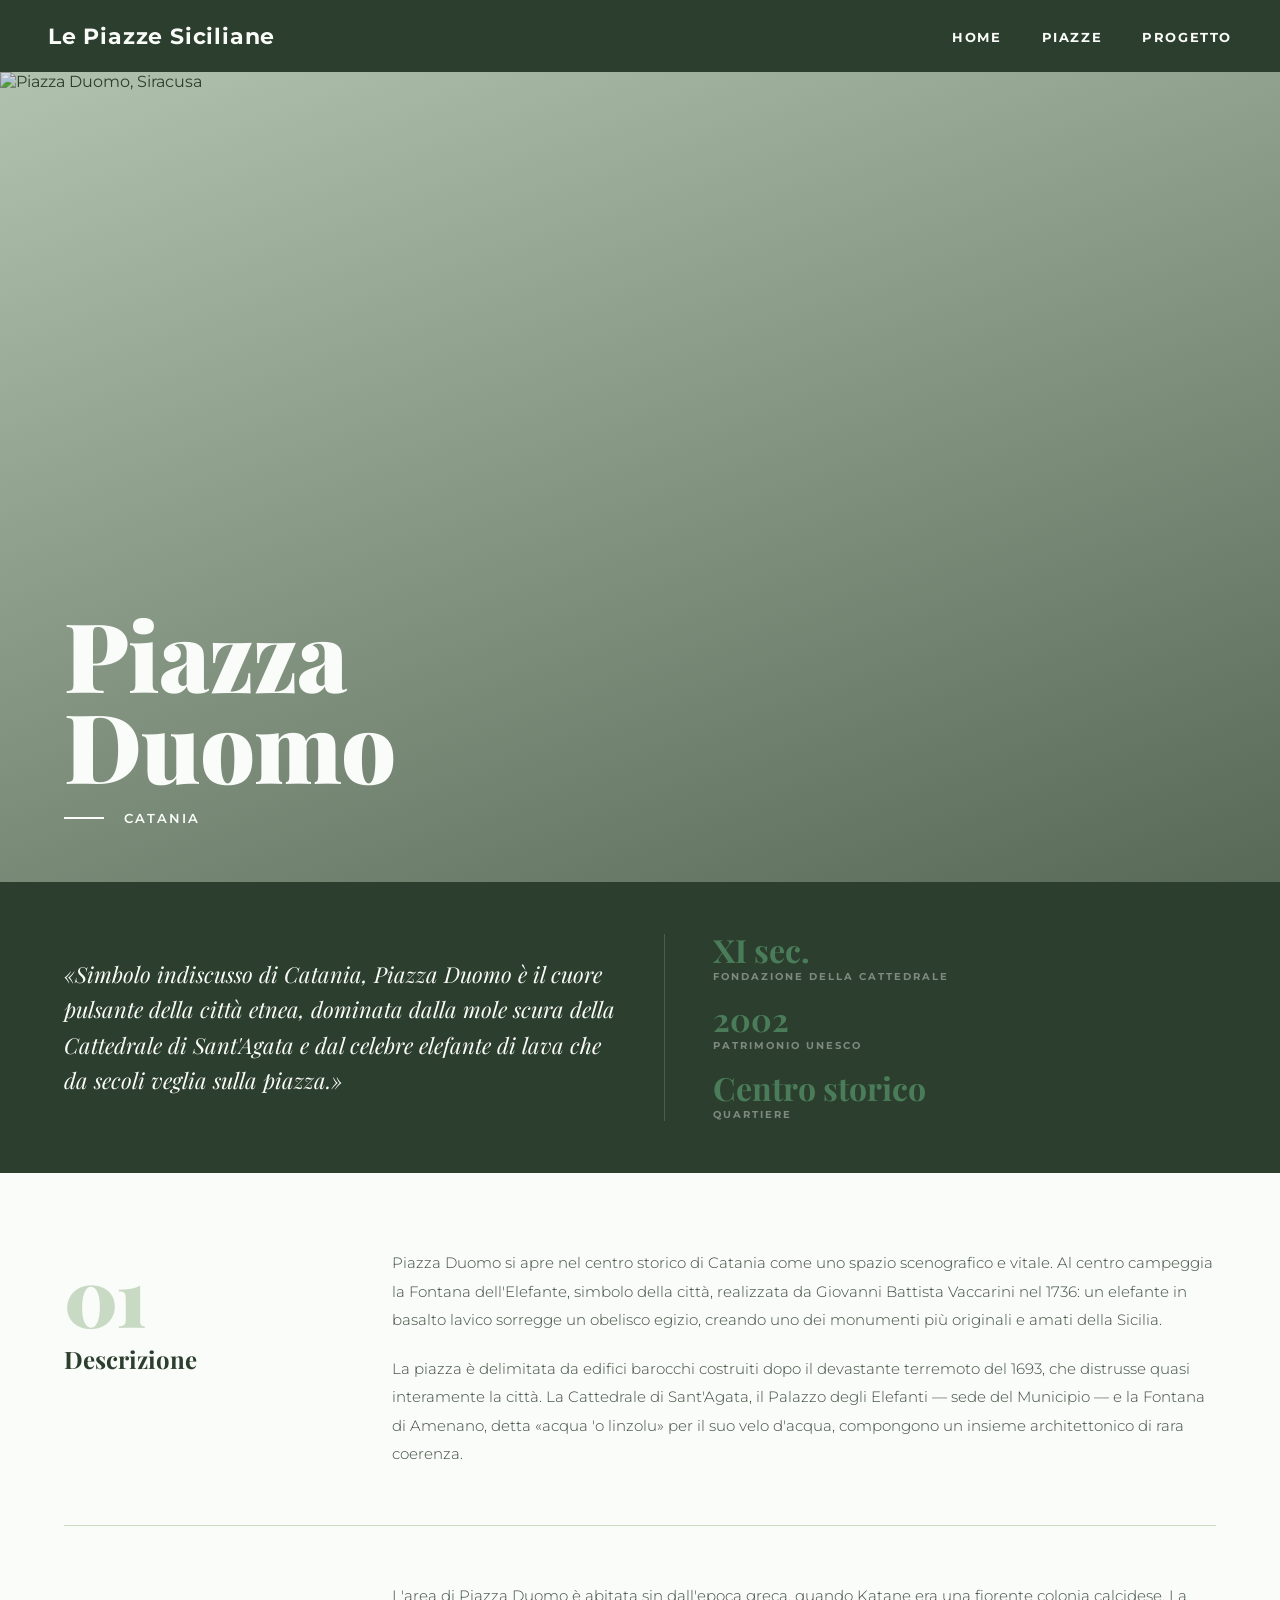
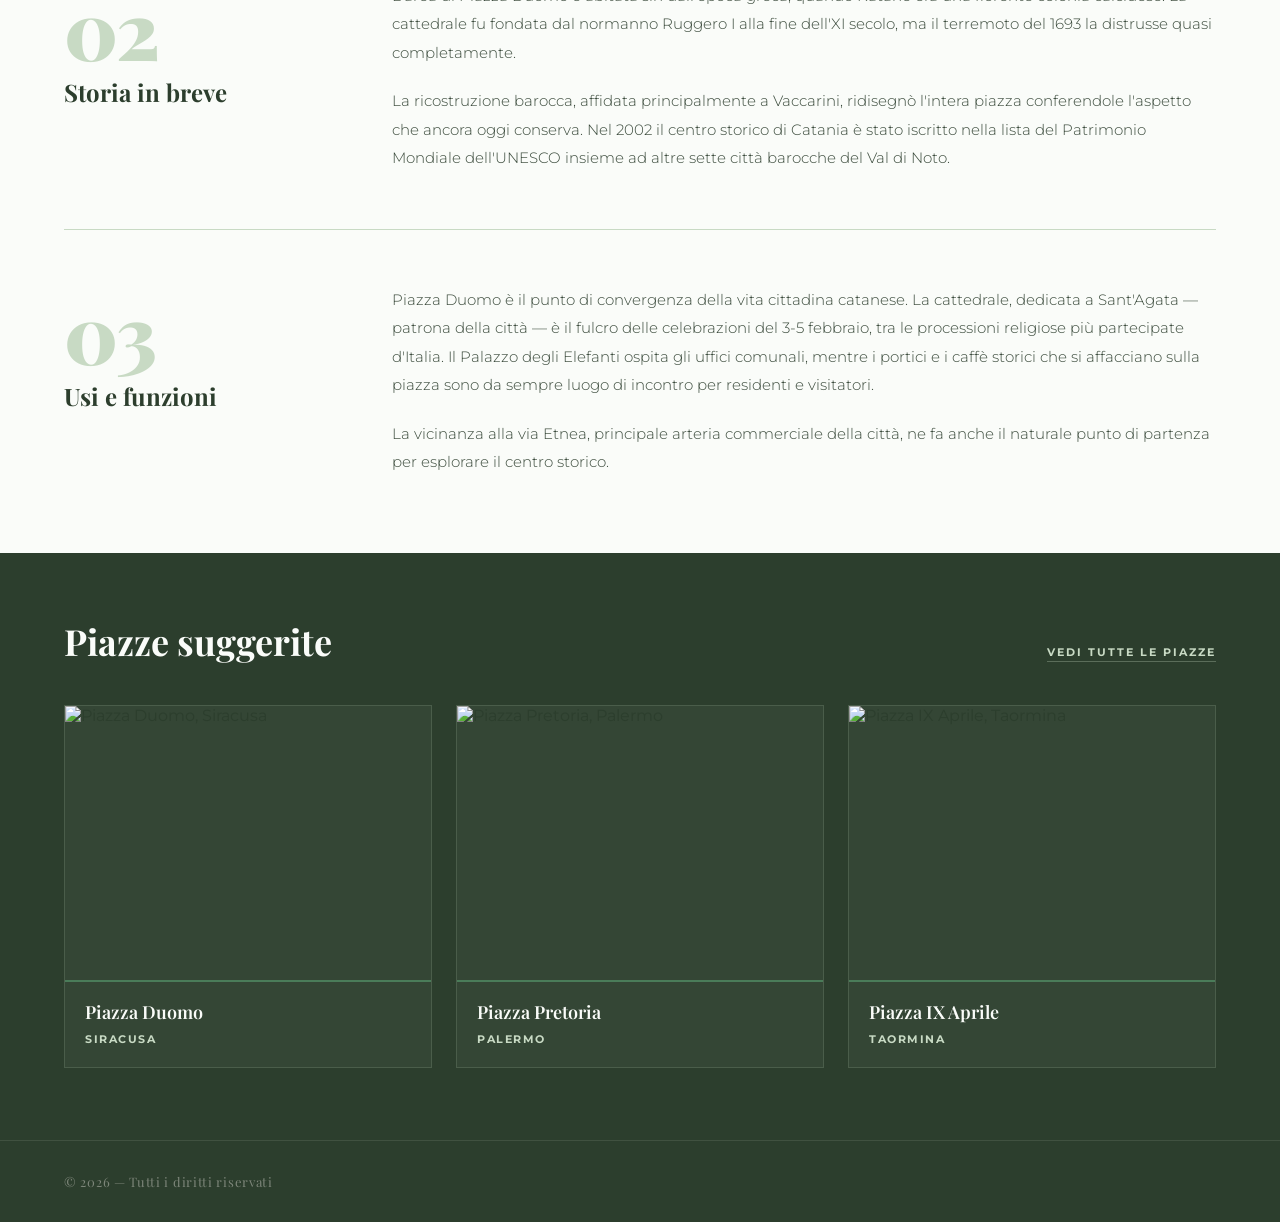
==== piazza-duomo-ct.html @ bee43466 "Initial commit" ====
<!DOCTYPE html>
<html lang="it">
<head>
    <meta charset="UTF-8">
    <meta name="viewport" content="width=device-width, initial-scale=1.0">
    <title>Piazza Duomo — Catania</title>
    <link rel="preconnect" href="https://fonts.googleapis.com">
    <link rel="preconnect" href="https://fonts.gstatic.com" crossorigin>
    <link href="https://fonts.googleapis.com/css2?family=Montserrat:wght@300;400;600;700;900&family=Playfair+Display:ital,wght@0,400;0,700;0,900;1,400;1,700&display=swap" rel="stylesheet">
    <link rel="stylesheet" href="css/style.css">
    <link rel="stylesheet" href="css/piazze.css">
    <link rel="stylesheet" href="css/piazze-singole.css">
</head>
<body>
    <header>
        <p>Le Piazze Siciliane</p>
        <nav>
            <ul>
                <li><a href="index.html">Home</a></li>
                <li><a href="piazze.html">Piazze</a></li>
                <li><a href="progetto.html">Progetto</a></li>
            </ul>
            <button class="hamburger" onclick="this.parentElement.classList.toggle('aperto')">
                <span></span><span></span><span></span>
            </button>
        </nav>
    </header>
    <main>
        <section class="hero">
            <div class="hero-background">
                <img src="IMG/piazza-duomo-catania.jpg" alt="Piazza Duomo, Siracusa">
            </div>
            <div class="hero-sfumatura"></div>
            <div class="hero-contenuto">
                <h1>Piazza<br>Duomo</h1>
                <div class="hero-meta">
                    <div class="linea"></div>
                    <span>Catania</span>
                </div>
            </div>
        </section>
        <div class="intro">
            <p class="intro-frase">«Simbolo indiscusso di Catania, Piazza Duomo è il cuore pulsante della città etnea, dominata dalla mole scura della Cattedrale di Sant'Agata e dal celebre elefante di lava che da secoli veglia sulla piazza.»</p>
            <div class="intro-dati">
                <div class="dato">
                    <span class="dato-valore">XI sec.</span>
                    <span class="dato-label">Fondazione della cattedrale</span>
                </div>
                <div class="dato">
                    <span class="dato-valore">2002</span>
                    <span class="dato-label">Patrimonio UNESCO</span>
                </div>
                <div class="dato">
                    <span class="dato-valore">Centro storico</span>
                    <span class="dato-label">Quartiere</span>
                </div>
            </div>
        </div>
        <div class="sezioni">
            <div class="sezione">
                <div class="sezione-intestazione">
                    <span class="sezione-numero">01</span>
                    <h2 class="sezione-titolo">Descrizione</h2>
                </div>
                <div class="sezione-corpo">
                    <p>Piazza Duomo si apre nel centro storico di Catania come uno spazio scenografico e vitale. Al centro campeggia la Fontana dell'Elefante, simbolo della città, realizzata da Giovanni Battista Vaccarini nel 1736: un elefante in basalto lavico sorregge un obelisco egizio, creando uno dei monumenti più originali e amati della Sicilia.</p>
                    <p>La piazza è delimitata da edifici barocchi costruiti dopo il devastante terremoto del 1693, che distrusse quasi interamente la città. La Cattedrale di Sant'Agata, il Palazzo degli Elefanti — sede del Municipio — e la Fontana di Amenano, detta «acqua 'o linzolu» per il suo velo d'acqua, compongono un insieme architettonico di rara coerenza.</p>
                </div>
            </div>
            <div class="sezione">
                <div class="sezione-intestazione">
                    <span class="sezione-numero">02</span>
                    <h2 class="sezione-titolo">Storia in breve</h2>
                </div>
                <div class="sezione-corpo">
                    <p>L'area di Piazza Duomo è abitata sin dall'epoca greca, quando Katane era una fiorente colonia calcidese. La cattedrale fu fondata dal normanno Ruggero I alla fine dell'XI secolo, ma il terremoto del 1693 la distrusse quasi completamente.</p>
                    <p>La ricostruzione barocca, affidata principalmente a Vaccarini, ridisegnò l'intera piazza conferendole l'aspetto che ancora oggi conserva. Nel 2002 il centro storico di Catania è stato iscritto nella lista del Patrimonio Mondiale dell'UNESCO insieme ad altre sette città barocche del Val di Noto.</p>
                </div>
            </div>
            <div class="sezione">
                <div class="sezione-intestazione">
                    <span class="sezione-numero">03</span>
                    <h2 class="sezione-titolo">Usi e funzioni</h2>
                </div>
                <div class="sezione-corpo">
                    <p>Piazza Duomo è il punto di convergenza della vita cittadina catanese. La cattedrale, dedicata a Sant'Agata — patrona della città — è il fulcro delle celebrazioni del 3-5 febbraio, tra le processioni religiose più partecipate d'Italia. Il Palazzo degli Elefanti ospita gli uffici comunali, mentre i portici e i caffè storici che si affacciano sulla piazza sono da sempre luogo di incontro per residenti e visitatori.</p>
                    <p>La vicinanza alla via Etnea, principale arteria commerciale della città, ne fa anche il naturale punto di partenza per esplorare il centro storico.</p>
                </div>
            </div>
        </div>
        <section class="suggerite">
            <div class="suggerite-header">
                <h2>Piazze suggerite</h2>
                <a href="piazze.html">Vedi tutte le piazze</a>
            </div>
            <div class="griglia-suggerite">
                <div class="card-piazza">
                    <a href="piazza-duomo-sr.html" class="card-link">
                    <div class="immagine-piazza">
                        <img src="IMG/piazza-duomo-siracusa.jpg" alt="Piazza Duomo, Siracusa">
                    </div>
                    <div class="card-info">
                        <h3>Piazza Duomo</h3>
                        <span class="localita">Siracusa</span>
                    </div>
                    </a>
                </div>
                <div class="card-piazza">
                    <a href="piazza-pretoria-pa.html" class="card-link">
                    <div class="immagine-piazza">
                        <img src="IMG/piazza-pretoria-palermo.jpg" alt="Piazza Pretoria, Palermo">
                    </div>
                    <div class="card-info">
                        <h3>Piazza Pretoria</h3>
                        <span class="localita">Palermo</span>
                    </div>
                    </a>
                </div>
                <div class="card-piazza">
                    <a href="piazza-ix-aprile-ta.html" class="card-link">
                    <div class="immagine-piazza">
                        <img src="IMG/piazza-ix-aprile-taormina.jpg" alt="Piazza IX Aprile, Taormina">
                    </div>
                    <div class="card-info">
                        <h3>Piazza IX Aprile</h3>
                        <span class="localita">Taormina</span>
                    </div>
                    </a>
                </div>
            </div>
        </section>
    </main>
    <footer>
        © 2026 — Tutti i diritti riservati
    </footer>
</body>
</html>
---- css/style.css ----
.montserrat {
  font-family: "Montserrat", sans-serif;
  font-optical-sizing: auto;
  font-weight: 400;
  font-style: normal;
}

.playfair-display {
  font-family: "Playfair Display", serif;
  font-optical-sizing: auto;
  font-weight: 400;
  font-style: normal;
}

*, *::before, *::after {
    box-sizing: border-box;
    margin: 0;
    padding: 0;
}

@keyframes fadeUp {
    from { opacity: 0; transform: translateY(24px); }
    to { opacity: 1; transform: translateY(0); }
}

:root {
    --nero: #2C3E2D;
    --bianco: #FAFCF9;
    --verde: #4A7C59;
    --grigio: #718096;
    --grigio-chiaro: #C8DAC4;
}

body {
    background-color: var(--bianco);
    font-family: "Montserrat", sans-serif;
    color: var(--nero);
}

header {
    display: flex;
    align-items: center;
    justify-content: space-between;
    padding: 0 48px;
    height: 72px;
    background-color: var(--nero);
    position: sticky;
    top: 0;
    z-index: 100;
}

header p {
    font-family: "Montserrat", sans-serif;
    font-size: 22px;
    font-weight: 700;
    color: var(--bianco);
    letter-spacing: 0.8px;
}

nav ul {
    list-style: none;
    display: flex;
    gap: 40px;
}

nav ul li a {
    text-decoration: none;
    color: var(--bianco);
    font-size: 13px;
    font-weight: 700;
    letter-spacing: 1.6px;
    text-transform: uppercase;
    padding-bottom: 4px;
    border-bottom: 2px solid transparent;
    transition: border-color 0.2s, color 0.2s;
}

nav ul li a:hover {
    color: var(--verde);
    border-bottom-color: var(--verde);
}

.hamburger {
    display: none;
}

.hero {
    width: 100%;
    height: 520px;
    overflow: hidden;
    position: relative;
}

.hero img {
    width: 100%;
    height: 100%;
    object-fit: cover;
    display: block;
}

.hero-img {
    width: 100%;
    height: 100%;
    background: #ffffff;
    display: flex;
    align-items: center;
    justify-content: center;
}

.hero-img span {
    font-family: "Montserrat", sans-serif;
    font-size: 16px;
    color: rgba(200,169,110,0.4);
    letter-spacing: 3px;
    text-transform: uppercase;
}

.banner-piazze {
    width: 100%;
    background-color: var(--nero);
    padding: 36px 48px;
    display: flex;
    align-items: center;
    gap: 16px;
}

.banner-piazze h2 {
    font-family: "Playfair Display", serif;
    font-size: 45px;
    font-weight: 700;
    color: var(--verde);
    letter-spacing: 1px;
    white-space: nowrap;
    flex-shrink: 0;
}

.banner-piazze p {
    font-size: 15px;
    line-height: 1.7;
    color: rgba(245,240,235,0.7);
    font-weight: 300;
    border-left: 2px solid var(--verde);
    padding-left: 24px;
}

.sezione-piazze {
    padding: 64px 48px;
}

.griglia {
    display: grid;
    grid-template-columns: repeat(2, 1fr);
    gap: 32px;
    max-width: 960px;
    margin: 0 auto;
}

.card-piazza {
    background-color: #fff;
    border: 1px solid var(--grigio-chiaro);
    overflow: hidden;
    cursor: pointer;
    transition: transform 0.3s ease, box-shadow 0.3s ease;
}

.card-piazza:hover {
    transform: translateY(-4px);
    box-shadow: 0 16px 40px rgba(0,0,0,0.08);
}

.card-piazza .immagine-piazza {
    width: 100%;
    aspect-ratio: 4 / 3;
    overflow: hidden;
}

.card-piazza .immagine-piazza img {
    width: 100%;
    height: 100%;
    object-fit: cover;
    display: block;
    transition: transform 0.4s ease;
}

.card-piazza:hover .immagine-piazza img {
    transform: scale(1.05);
}

.img-piazza {
    width: 100%;
    height: 100%;
    background: #ffffff;
    display: flex;
    align-items: center;
    justify-content: center;
}

.img-piazza span {
    font-size: 48px;
    opacity: 0.3;
}

.card-info {
    padding: 20px 24px 24px;
    border-top: 3px solid var(--verde);
}

.card-link {
    text-decoration: none;
    color: inherit;
}

.card-info h3 {
    font-family: "Playfair Display", serif;
    font-size: 20px;
    font-weight: 600;
    color: var(--nero);
    margin-bottom: 4px;
}

.card-info .localita {
    font-size: 13px;
    font-weight: 700;
    color: var(--grigio);
    letter-spacing: 1px;
    text-transform: uppercase;
}

.btn-container {
    display: flex;
    justify-content: center;
    margin-top: 40px;
}

.btn-vedi-tutte {
    display: inline-block;
    text-decoration: none;
    color: var(--nero);
    border: 2px solid var(--nero);
    border-radius: 100px;
    padding: 14px 40px;
    font-size: 14px;
    font-weight: 700;
    letter-spacing: 1.6px;
    text-transform: uppercase;
    transition: background-color 0.25s, color 0.25s;
}

.btn-vedi-tutte:hover {
    background-color: var(--nero);
    color: var(--bianco);
}

footer {
    background-color: var(--nero);
    color: rgba(245,240,235,0.55);
    padding: 40px 48px;
    display: flex;
    align-items: center;
    font-family: "Playfair Display", serif;
    justify-content: space-between;
    font-size: 14px;
    letter-spacing: 0.7px;
}

header {
    animation: fadeUp 0.4s ease-out both;
}

.hero,
.hero-diviso {
    animation: fadeUp 0.5s ease-out 0.05s both;
}

.banner-piazze,
.intro {
    animation: fadeUp 0.5s ease-out 0.1s both;
}

.sezione-piazze,
.sezioni,
.sezione-testo,
.suggerite {
    animation: fadeUp 0.5s ease-out 0.15s both;
}

footer {
    animation: fadeUp 0.5s ease-out 0.2s both;
}

@media (max-width: 640px) {
    nav ul {
        display: none;
    }

    .hamburger {
        display: flex;
        flex-direction: column;
        gap: 5px;
        cursor: pointer;
        background: none;
        border: none;
        padding: 4px;
    }

    .hamburger span {
        display: block;
        width: 24px;
        height: 2px;
        background-color: var(--bianco);
        transition: all 0.3s;
    }

    nav.aperto ul {
        display: flex;
        flex-direction: column;
        gap: 0;
        position: absolute;
        top: 72px;
        left: 0;
        width: 100%;
        background-color: var(--nero);
        padding: 8px 0;
    }

    nav.aperto ul li a {
        display: block;
        padding: 14px 20px;
    }

    header { 
        padding: 0 20px; 
    }

    .banner-piazze {
        flex-direction: column;
        padding: 28px 20px;
    }

    .banner-piazze h2 {
        font-size: 32px;
    }

    .banner-piazze p {
        border-left: none;
        padding-left: 0;
        border-top: 2px solid var(--verde);
        padding-top: 16px;
        text-align: center;
    }

    .sezione-piazze {
        padding: 40px 20px;
    }

    .griglia {
        grid-template-columns: 1fr;
        gap: 24px;
    }

    footer { 
        flex-direction: column; 
        gap: 20px; 
        text-align: center; 
        padding: 32px 20px; 
    }
}
---- css/piazze.css ----
.hero-diviso {
    display: flex;
    height: 480px;
}

.hero-diviso-img {
    width: 50%;
    overflow: hidden;
    flex-shrink: 0;
}

.hero-diviso-img img {
    width: 100%;
    height: 100%;
    object-fit: cover;
    display: block;
}

.hero-diviso-placeholder {
    width: 100%;
    height: 100%;
    background-color: var(--grigio-chiaro);
}

.hero-diviso-testo {
    width: 50%;
    padding: 56px 48px;
    display: flex;
    flex-direction: column;
    justify-content: center;
    gap: 10px;
    background-color: var(--bianco);
}

.hero-diviso-testo h1 {
    font-family: "Playfair Display", serif;
    font-size: 32px;
    font-weight: 700;
    color: var(--nero);
    line-height: 1.2;
}

.hero-diviso-testo p {
    font-size: 15px;
    line-height: 1.75;
    color: var(--grigio);
    font-weight: 300;
}

.banner-sezione {
    width: 100%;
    background-color: var(--nero);
    padding: 28px 48px;
}

.banner-sezione h2 {
    font-family: "Playfair Display", serif;
    font-size: 45px;
    font-weight: 900;
    color: var(--verde);
    letter-spacing: 0.08em;
}

.sezione-testo {
    padding: 48px;
    background-color: var(--bianco);
}

.testo-contenuto {
    max-width: 760px;
    display: flex;
    flex-direction: column;
    gap: 16px;
}

.testo-contenuto p {
    font-size: 15px;
    line-height: 1.8;
    color: var(--nero);
    font-weight: 300;
}

.griglia-3 {
    grid-template-columns: repeat(3, 1fr) !important;
    max-width: 1200px !important;
}

@media (max-width: 960px) {
    .griglia-3 {
        grid-template-columns: repeat(2, 1fr) !important;
    }
}

@media (max-width: 640px) {
    .hero-diviso {
        flex-direction: column;
        height: auto;
    }

    .hero-diviso-img {
        width: 100%;
        height: 260px;
    }

    .hero-diviso-testo {
        width: 100%;
        padding: 32px 20px;
    }

    .hero-diviso-testo h1 {
        font-size: 24px;
    }

    .banner-sezione {
        padding: 22px 20px;
    }

    .banner-sezione h2 {
        font-size: 25px;
    }

    .sezione-testo {
        padding: 32px 20px;
    }

    .griglia-3 {
        grid-template-columns: 1fr !important;
    }
}
---- css/piazze-singole.css ----
*, *::before, *::after {
    box-sizing: border-box;
    margin: 0;
    padding: 0;
}

:root {
    --nero: #2C3E2D;
    --bianco: #FAFCF9;
    --verde: #4A7C59;
    --grigio: #718096;
    --grigio-chiaro: #C8DAC4;
}

body {
    background-color: var(--bianco);
    font-family: "Montserrat", sans-serif;
    color: var(--nero);
}

header {
    display: flex;
    align-items: center;
    justify-content: space-between;
    padding: 0 48px;
    height: 72px;
    background-color: var(--nero);
    position: sticky;
    top: 0;
    z-index: 100;
}

header p {
    font-family: "Montserrat", sans-serif;
    font-size: 22px;
    font-weight: 700;
    color: var(--bianco);
    letter-spacing: 0.8px;
}

nav ul {
    list-style: none;
    display: flex;
    gap: 40px;
}

nav ul li a {
    text-decoration: none;
    color: var(--bianco);
    font-size: 13px;
    font-weight: 700;
    letter-spacing: 1.6px;
    text-transform: uppercase;
    padding-bottom: 4px;
    border-bottom: 2px solid transparent;
    transition: border-color 0.2s, color 0.2s;
}

nav ul li a:hover {
    color: var(--verde);
    border-bottom-color: var(--verde);
}

.hamburger { 
    display: none; 
}

.hero {
    position: relative;
    width: 100%;
    height: 90vh;
    min-height: 560px;
    overflow: hidden;
}

.hero-background {
    position: absolute;
    inset: 0;
    background-color: var(--grigio-chiaro);
}

.hero-background img {
    width: 100%;
    height: 100%;
    object-fit: cover;
    display: block;
}

.hero-sfumatura {
    position: absolute;
    inset: 0;
    background: linear-gradient(
        160deg,
        rgba(44,62,45,0.15) 0%,
        rgba(44,62,45,0.72) 100%
    );
}

.hero-contenuto {
    position: absolute;
    bottom: 0;
    left: 0;
    right: 0;
    padding: 56px 64px;
    display: flex;
    flex-direction: column;
    gap: 0;
}

.hero-tag {
    font-size: 11px;
    font-weight: 700;
    letter-spacing: 3px;
    text-transform: uppercase;
    color: var(--grigio-chiaro);
    margin-bottom: 12px;
}

.hero-tag a {
    color: inherit;
    text-decoration: none;
}

.hero-tag a:hover {
    color: white;
}

.hero h1 {
    font-family: "Playfair Display", serif;
    font-size: clamp(52px, 8vw, 96px);
    font-weight: 900;
    color: var(--bianco);
    line-height: 0.95;
    letter-spacing: -1px;
    margin-bottom: 20px;
}

.hero-meta {
    display: flex;
    align-items: center;
    gap: 20px;
}

.hero-meta .linea {
    width: 40px;
    height: 2px;
    background-color: var(--bianco);
    flex-shrink: 0;
}

.hero-meta span {
    font-size: 13px;
    font-weight: 600;
    letter-spacing: 2px;
    text-transform: uppercase;
    color: var(--bianco)
}

.intro {
    background-color: var(--nero);
    padding: 52px 64px;
    display: grid;
    grid-template-columns: 1fr 1fr;
    gap: 48px;
    align-items: center;
}

.intro-frase {
    font-family: "Playfair Display", serif;
    font-size: 22px;
    font-style: italic;
    font-weight: 400;
    line-height: 1.6;
    color: var(--bianco);
}

.intro-dati {
    display: flex;
    flex-direction: column;
    gap: 20px;
    border-left: 1px solid rgba(200,218,196,0.2);
    padding-left: 48px;
}

.dato {
    display: flex;
    flex-direction: column;
    gap: 4px;
}

.dato-valore {
    font-family: "Playfair Display", serif;
    font-size: 32px;
    font-weight: 700;
    color: var(--verde);
    line-height: 1;
}

.dato-label {
    font-size: 10px;
    font-weight: 700;
    letter-spacing: 2px;
    text-transform: uppercase;
    color: rgba(250,252,249,0.4);
}

.sezioni {
    padding: 20px 64px;
    display: flex;
    flex-direction: column;
    gap: 0;
}

.sezione {
    display: grid;
    grid-template-columns: 280px 1fr;
    gap: 48px;
    padding: 56px 0;
    border-bottom: 1px solid var(--grigio-chiaro);
}

.sezione:last-child {
    border-bottom: none;
}

.sezione-intestazione {
    display: flex;
    flex-direction: column;
    gap: 10px;
    padding-top: 6px;
}

.sezione-numero {
    font-family: "Playfair Display", serif;
    font-size: 80px;
    font-weight: 900;
    line-height: 1;
    color: var(--grigio-chiaro);
    letter-spacing: -2px;
}

.sezione-titolo {
    font-family: "Playfair Display", serif;
    font-size: 24px;
    font-weight: 700;
    color: var(--nero);
    line-height: 1.2;
}

.sezione-corpo {
    display: flex;
    flex-direction: column;
    gap: 20px;
}

.sezione-corpo p {
    font-size: 15px;
    line-height: 1.9;
    color: #3a4a3b;
    font-weight: 300;
}

.pull-quote {
    padding: 24px 0 24px 28px;
    border-left: 3px solid var(--verde);
    font-family: "Playfair Display", serif;
    font-size: 18px;
    font-style: italic;
    line-height: 1.6;
    color: var(--verde);
}

.suggerite {
    background-color: var(--nero);
    padding: 64px 64px 72px;
}

.suggerite-header {
    display: flex;
    align-items: baseline;
    justify-content: space-between;
    margin-bottom: 40px;
}

.suggerite-header h2 {
    font-family: "Playfair Display", serif;
    font-size: 36px;
    font-weight: 700;
    color: var(--bianco);
}

.suggerite-header a {
    font-size: 11px;
    font-weight: 700;
    letter-spacing: 2px;
    text-transform: uppercase;
    color: var(--grigio-chiaro);
    text-decoration: none;
    border-bottom: 1px solid rgba(200,218,196,0.3);
    padding-bottom: 2px;
    transition: color 0.2s, border-color 0.2s;
}

.suggerite-header a:hover {
    color: var(--bianco);
    border-color: var(--bianco);
}

.griglia-suggerite {
    display: grid;
    grid-template-columns: repeat(3, 1fr);
    gap: 24px;
}

.card-piazza {
    background-color: rgba(250,252,249,0.04);
    border: 1px solid rgba(200,218,196,0.15);
    overflow: hidden;
    cursor: pointer;
    transition: transform 0.3s ease, background-color 0.3s;
}

.card-piazza:hover {
    transform: translateY(-4px);
    background-color: rgba(250,252,249,0.08);
}

.card-piazza .immagine-piazza {
    width: 100%;
    aspect-ratio: 4 / 3;
    overflow: hidden;
}

.card-piazza .immagine-piazza img {
    width: 100%;
    height: 100%;
    object-fit: cover;
    display: block;
    transition: transform 0.4s ease;
}

.card-piazza:hover .immagine-piazza img {
    transform: scale(1.05);
}

.img-placeholder {
    width: 100%;
    height: 100%;
    background-color: rgba(200,218,196,0.12);
}

.card-info {
    padding: 18px 20px 20px;
    border-top: 2px solid var(--verde);
}

.card-info h3 {
    font-family: "Playfair Display", serif;
    font-size: 18px;
    font-weight: 600;
    color: var(--bianco);
    margin-bottom: 4px;
}

.card-info .localita {
    font-size: 11px;
    font-weight: 700;
    color: var(--grigio-chiaro);
    letter-spacing: 1.5px;
    text-transform: uppercase;
}

/* ── FOOTER ── */
footer {
    background-color: var(--nero);
    border-top: 1px solid rgba(200,218,196,0.12);
    color: rgba(245,240,235,0.4);
    padding: 32px 64px;
    font-family: "Playfair Display", serif;
    font-size: 13px;
    letter-spacing: 0.7px;
}

@media (max-width: 900px) {
    header { padding: 0 24px; }

    .hero-contenuto { padding: 40px 32px; }

    .intro {
        grid-template-columns: 1fr;
        gap: 36px;
        padding: 40px 32px;
    }

    .intro-dati {
        border-left: none;
        padding-left: 0;
        border-top: 1px solid rgba(200,218,196,0.2);
        padding-top: 36px;
        flex-direction: row;
        flex-wrap: wrap;
        gap: 28px;
    }

    .sezioni { padding: 48px 32px; }

    .sezione {
        grid-template-columns: 1fr;
        gap: 20px;
        padding: 44px 0;
    }

    .sezione-intestazione {
        flex-direction: row;
        align-items: baseline;
        gap: 16px;
    }

    .sezione-numero { font-size: 48px; }

    .suggerite { padding: 48px 32px 56px; }

    .griglia-suggerite {
        grid-template-columns: repeat(2, 1fr);
    }

    footer { padding: 28px 32px; }
}

@media (max-width: 640px) {
    nav ul { display: none; }

    .hamburger {
        display: flex;
        flex-direction: column;
        gap: 5px;
        cursor: pointer;
        background: none;
        border: none;
        padding: 4px;
    }

    .hamburger span {
        display: block;
        width: 24px;
        height: 2px;
        background-color: var(--bianco);
    }

    nav.aperto ul {
        display: flex;
        flex-direction: column;
        gap: 0;
        position: absolute;
        top: 72px;
        left: 0;
        width: 100%;
        background-color: var(--nero);
        padding: 8px 0;
    }

    nav.aperto ul li a {
        display: block;
        padding: 14px 20px;
    }

    header { 
        padding: 0 20px; 
    }

    .hero { 
        height: 70vh; min-height: 420px; 
    }

    .hero-contenuto { 
        padding: 28px 20px; 
    }

    .intro { 
        padding: 32px 20px; 
    }
    .intro-frase { 
        font-size: 18px; 
    }

    .sezioni { 
        padding: 36px 20px; 
    }

    .suggerite { 
        padding: 40px 20px 52px; 
    }

    .suggerite-header { 
        flex-direction: column; gap: 12px; align-items: flex-start; 
    }

    .griglia-suggerite { 
        grid-template-columns: 1fr; 
    }

    footer { 
        padding: 24px 20px; 
    }
}
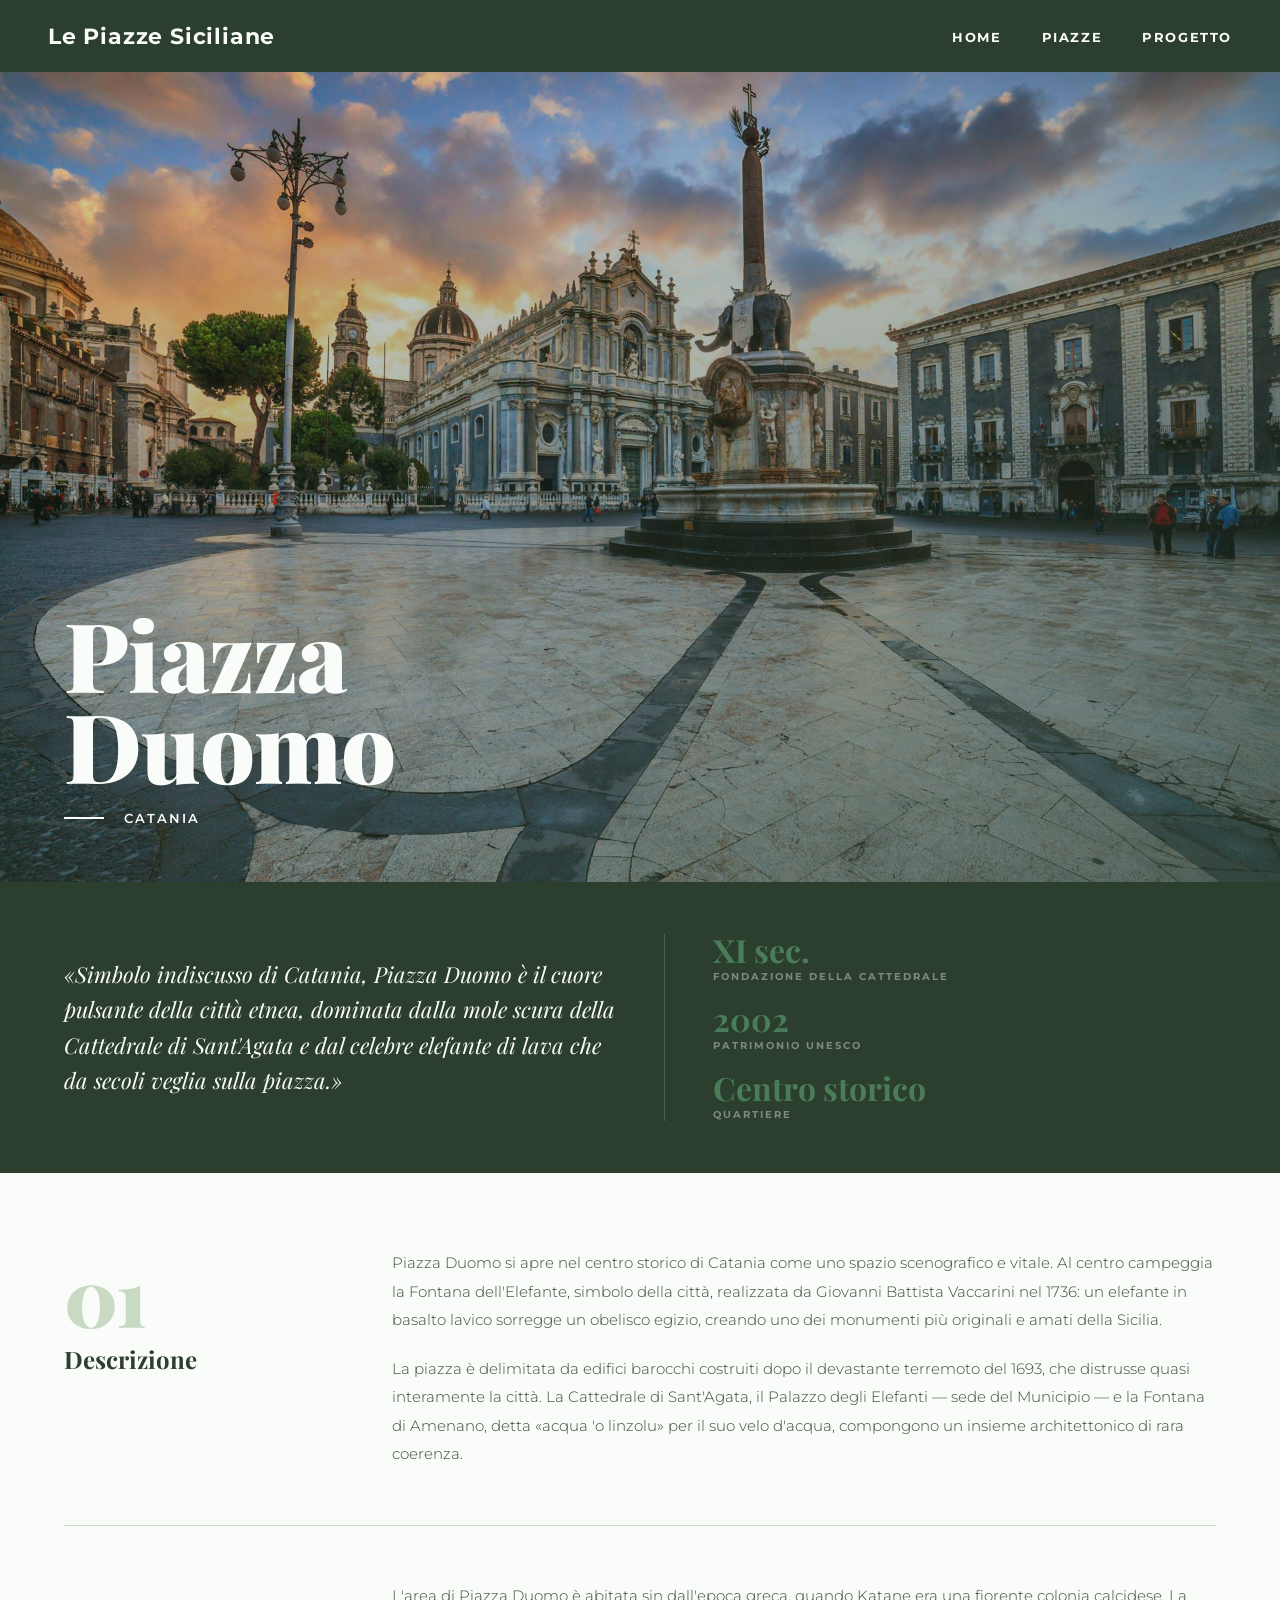
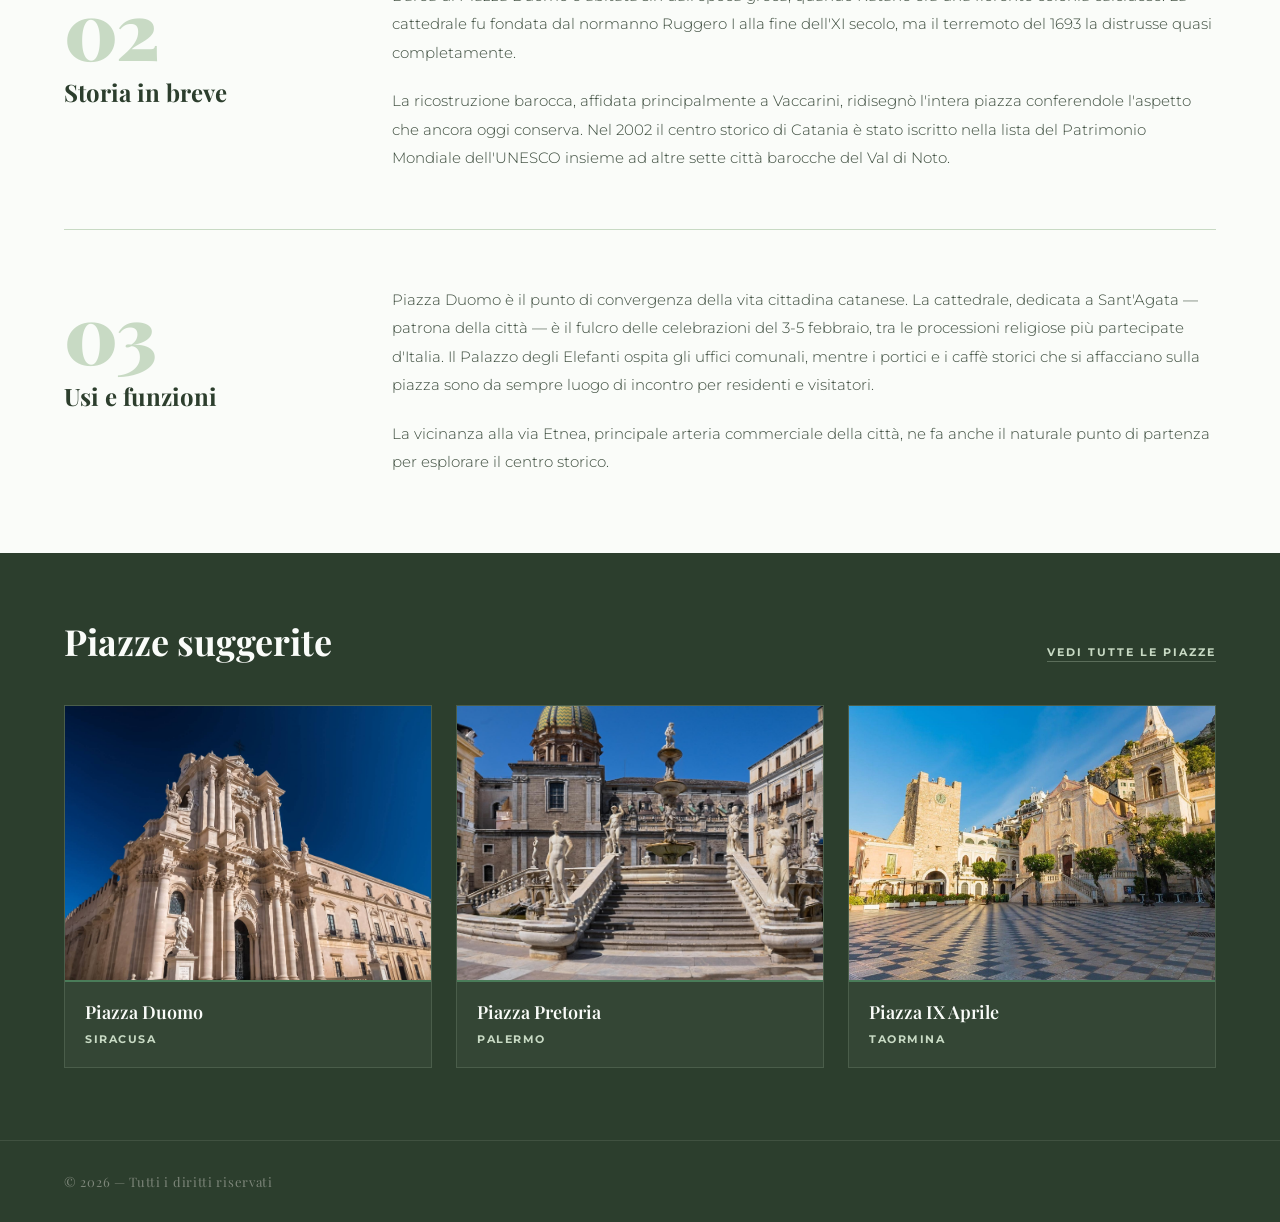
==== commit 2534b219: "Correzione" ====
--- a/piazza-duomo-ct.html
+++ b/piazza-duomo-ct.html
@@ -28,7 +28,7 @@
     <main>
         <section class="hero">
             <div class="hero-background">
-                <img src="IMG/piazza-duomo-catania.jpg" alt="Piazza Duomo, Siracusa">
+                <img src="img/piazza-duomo-catania.jpg" alt="Piazza Duomo, Siracusa">
             </div>
             <div class="hero-sfumatura"></div>
             <div class="hero-contenuto">
@@ -97,7 +97,7 @@
                 <div class="card-piazza">
                     <a href="piazza-duomo-sr.html" class="card-link">
                     <div class="immagine-piazza">
-                        <img src="IMG/piazza-duomo-siracusa.jpg" alt="Piazza Duomo, Siracusa">
+                        <img src="img/piazza-duomo-siracusa.jpg" alt="Piazza Duomo, Siracusa">
                     </div>
                     <div class="card-info">
                         <h3>Piazza Duomo</h3>
@@ -108,7 +108,7 @@
                 <div class="card-piazza">
                     <a href="piazza-pretoria-pa.html" class="card-link">
                     <div class="immagine-piazza">
-                        <img src="IMG/piazza-pretoria-palermo.jpg" alt="Piazza Pretoria, Palermo">
+                        <img src="img/piazza-pretoria-palermo.jpg" alt="Piazza Pretoria, Palermo">
                     </div>
                     <div class="card-info">
                         <h3>Piazza Pretoria</h3>
@@ -119,7 +119,7 @@
                 <div class="card-piazza">
                     <a href="piazza-ix-aprile-ta.html" class="card-link">
                     <div class="immagine-piazza">
-                        <img src="IMG/piazza-ix-aprile-taormina.jpg" alt="Piazza IX Aprile, Taormina">
+                        <img src="img/piazza-ix-aprile-taormina.jpg" alt="Piazza IX Aprile, Taormina">
                     </div>
                     <div class="card-info">
                         <h3>Piazza IX Aprile</h3>
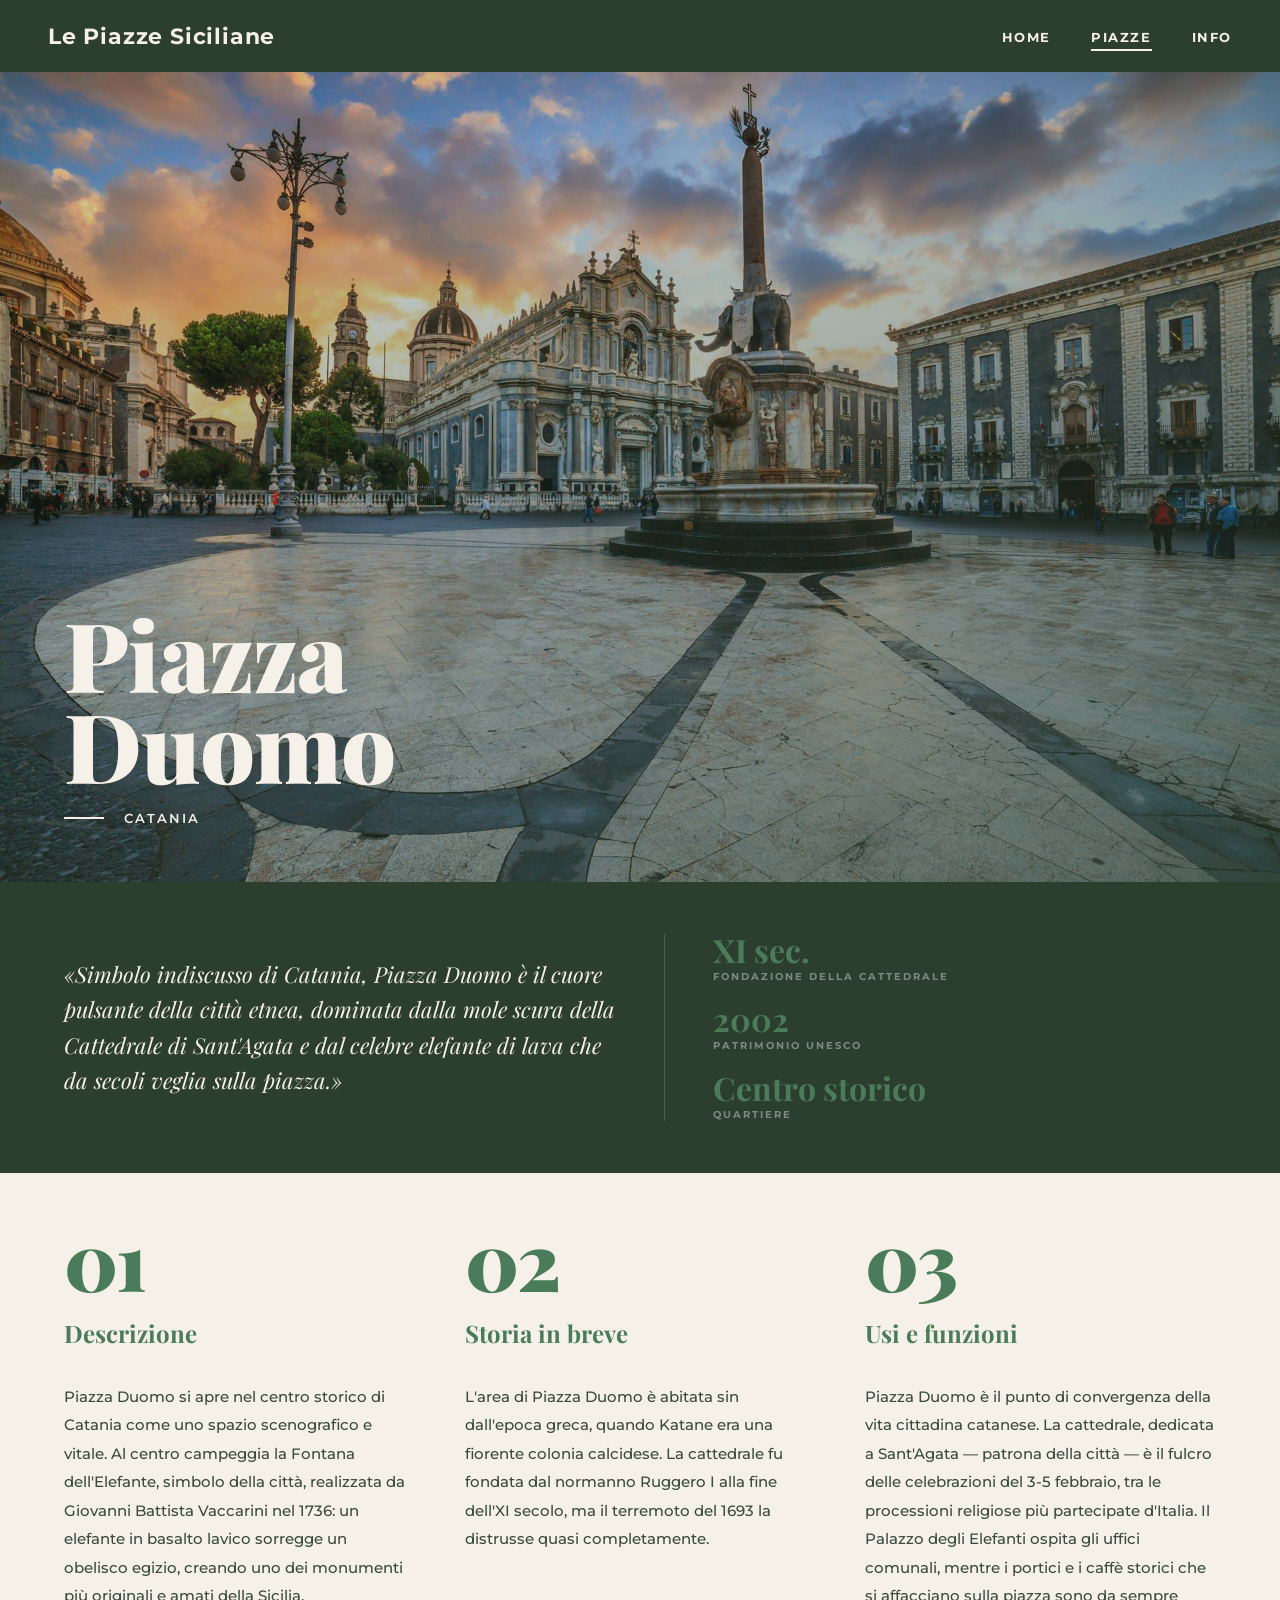
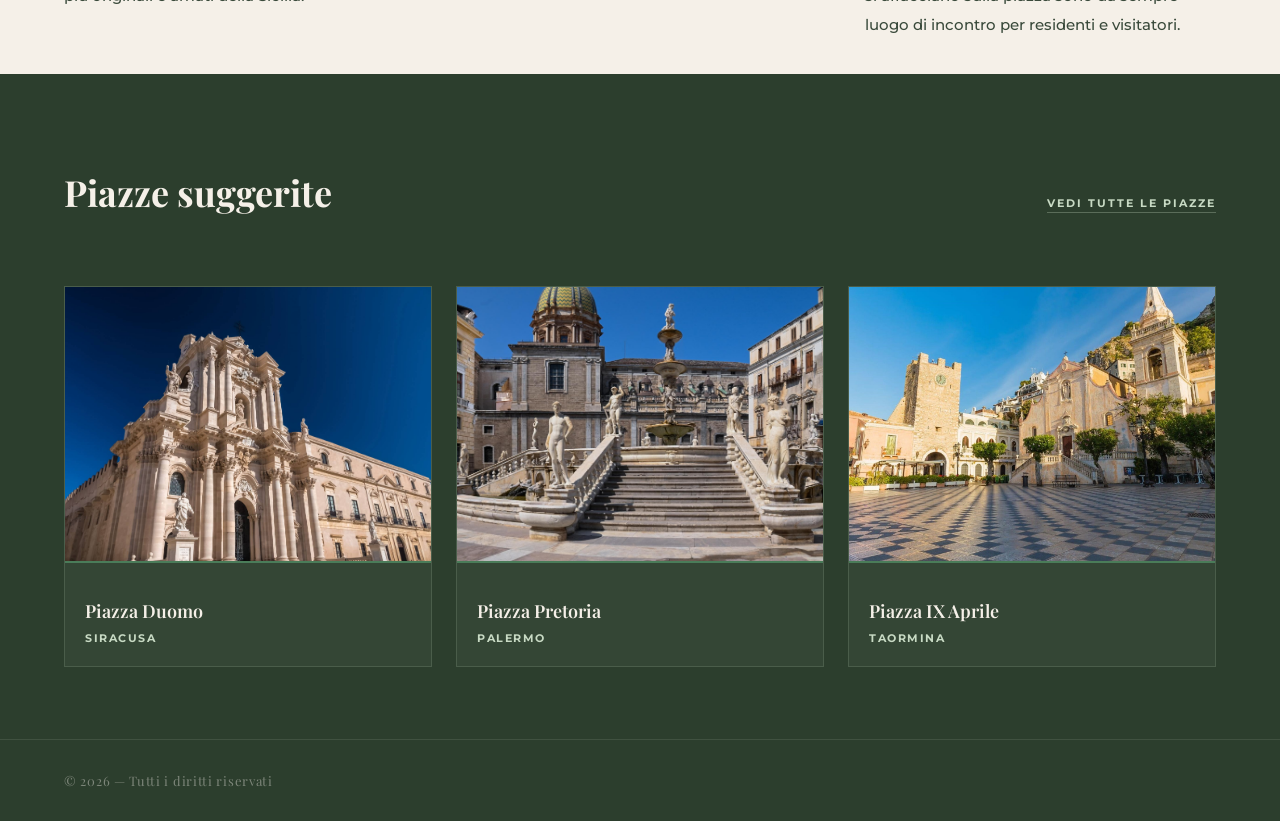
==== commit 5f7d9bb1: "Correzioni post prima revisione" ====
--- a/piazza-duomo-ct.html
+++ b/piazza-duomo-ct.html
@@ -13,12 +13,12 @@
 </head>
 <body>
     <header>
-        <p>Le Piazze Siciliane</p>
+        <a href="index.html" style="text-decoration:none;"><p>Le Piazze Siciliane</p></a>
         <nav>
             <ul>
                 <li><a href="index.html">Home</a></li>
-                <li><a href="piazze.html">Piazze</a></li>
-                <li><a href="progetto.html">Progetto</a></li>
+                <li><a href="piazze.html" class="attiva">Piazze</a></li>
+                <li><a href="progetto.html">Info</a></li>
             </ul>
             <button class="hamburger" onclick="this.parentElement.classList.toggle('aperto')">
                 <span></span><span></span><span></span>
@@ -64,7 +64,6 @@
                 </div>
                 <div class="sezione-corpo">
                     <p>Piazza Duomo si apre nel centro storico di Catania come uno spazio scenografico e vitale. Al centro campeggia la Fontana dell'Elefante, simbolo della città, realizzata da Giovanni Battista Vaccarini nel 1736: un elefante in basalto lavico sorregge un obelisco egizio, creando uno dei monumenti più originali e amati della Sicilia.</p>
-                    <p>La piazza è delimitata da edifici barocchi costruiti dopo il devastante terremoto del 1693, che distrusse quasi interamente la città. La Cattedrale di Sant'Agata, il Palazzo degli Elefanti — sede del Municipio — e la Fontana di Amenano, detta «acqua 'o linzolu» per il suo velo d'acqua, compongono un insieme architettonico di rara coerenza.</p>
                 </div>
             </div>
             <div class="sezione">
@@ -74,7 +73,6 @@
                 </div>
                 <div class="sezione-corpo">
                     <p>L'area di Piazza Duomo è abitata sin dall'epoca greca, quando Katane era una fiorente colonia calcidese. La cattedrale fu fondata dal normanno Ruggero I alla fine dell'XI secolo, ma il terremoto del 1693 la distrusse quasi completamente.</p>
-                    <p>La ricostruzione barocca, affidata principalmente a Vaccarini, ridisegnò l'intera piazza conferendole l'aspetto che ancora oggi conserva. Nel 2002 il centro storico di Catania è stato iscritto nella lista del Patrimonio Mondiale dell'UNESCO insieme ad altre sette città barocche del Val di Noto.</p>
                 </div>
             </div>
             <div class="sezione">
@@ -84,7 +82,6 @@
                 </div>
                 <div class="sezione-corpo">
                     <p>Piazza Duomo è il punto di convergenza della vita cittadina catanese. La cattedrale, dedicata a Sant'Agata — patrona della città — è il fulcro delle celebrazioni del 3-5 febbraio, tra le processioni religiose più partecipate d'Italia. Il Palazzo degli Elefanti ospita gli uffici comunali, mentre i portici e i caffè storici che si affacciano sulla piazza sono da sempre luogo di incontro per residenti e visitatori.</p>
-                    <p>La vicinanza alla via Etnea, principale arteria commerciale della città, ne fa anche il naturale punto di partenza per esplorare il centro storico.</p>
                 </div>
             </div>
         </div>
--- a/css/style.css
+++ b/css/style.css
@@ -12,21 +12,24 @@
   font-style: normal;
 }
 
-*, *::before, *::after {
-    box-sizing: border-box;
-    margin: 0;
-    padding: 0;
-}
-
 @keyframes fadeUp {
     from { opacity: 0; transform: translateY(24px); }
     to { opacity: 1; transform: translateY(0); }
 }
 
+*, *::before, *::after {
+    box-sizing: border-box;
+}
+
+html {
+    background-color: var(--verde-scuro);
+}
+
 :root {
-    --nero: #2C3E2D;
-    --bianco: #FAFCF9;
+    --verde-scuro: #2C3E2D;
+    --bianco: #F5F0E8;
     --verde: #4A7C59;
+    --oro: #C8A96E;
     --grigio: #718096;
     --grigio-chiaro: #C8DAC4;
 }
@@ -34,7 +37,13 @@
 body {
     background-color: var(--bianco);
     font-family: "Montserrat", sans-serif;
-    color: var(--nero);
+    color: var(--verde-scuro);
+    margin: 0 !important;
+}
+
+.sezione-piazze {
+    max-width: 1440px;
+    margin: 0 auto;
 }
 
 header {
@@ -43,7 +52,7 @@
     justify-content: space-between;
     padding: 0 48px;
     height: 72px;
-    background-color: var(--nero);
+    background-color: var(--verde-scuro);
     position: sticky;
     top: 0;
     z-index: 100;
@@ -78,6 +87,11 @@
 nav ul li a:hover {
     color: var(--verde);
     border-bottom-color: var(--verde);
+}
+
+nav ul li a.attiva {
+    color: var(--bianco);
+    border-bottom-color: var(--bianco);
 }
 
 .hamburger {
@@ -117,7 +131,7 @@
 
 .banner-piazze {
     width: 100%;
-    background-color: var(--nero);
+    background-color: var(--verde-scuro);
     padding: 36px 48px;
     display: flex;
     align-items: center;
@@ -128,7 +142,7 @@
     font-family: "Playfair Display", serif;
     font-size: 45px;
     font-weight: 700;
-    color: var(--verde);
+    color: var(--oro);
     letter-spacing: 1px;
     white-space: nowrap;
     flex-shrink: 0;
@@ -138,7 +152,7 @@
     font-size: 15px;
     line-height: 1.7;
     color: rgba(245,240,235,0.7);
-    font-weight: 300;
+    font-weight: 500;
     border-left: 2px solid var(--verde);
     padding-left: 24px;
 }
@@ -214,7 +228,7 @@
     font-family: "Playfair Display", serif;
     font-size: 20px;
     font-weight: 600;
-    color: var(--nero);
+    color: var(--verde-scuro);
     margin-bottom: 4px;
 }
 
@@ -235,8 +249,8 @@
 .btn-vedi-tutte {
     display: inline-block;
     text-decoration: none;
-    color: var(--nero);
-    border: 2px solid var(--nero);
+    color: var(--verde-scuro);
+    border: 2px solid var(--verde-scuro);
     border-radius: 100px;
     padding: 14px 40px;
     font-size: 14px;
@@ -247,12 +261,12 @@
 }
 
 .btn-vedi-tutte:hover {
-    background-color: var(--nero);
+    background-color: var(--verde-scuro);
     color: var(--bianco);
 }
 
 footer {
-    background-color: var(--nero);
+    background-color: var(--verde-scuro);
     color: rgba(245,240,235,0.55);
     padding: 40px 48px;
     display: flex;
@@ -319,7 +333,7 @@
         top: 72px;
         left: 0;
         width: 100%;
-        background-color: var(--nero);
+        background-color: var(--verde-scuro);
         padding: 8px 0;
     }
 
--- a/css/piazze.css
+++ b/css/piazze.css
@@ -36,20 +36,20 @@
     font-family: "Playfair Display", serif;
     font-size: 32px;
     font-weight: 700;
-    color: var(--nero);
+    color: var(--verde-scuro);
     line-height: 1.2;
 }
 
 .hero-diviso-testo p {
     font-size: 15px;
     line-height: 1.75;
-    color: var(--grigio);
-    font-weight: 300;
+    color: var(--verde-scuro);
+    font-weight: 500;
 }
 
 .banner-sezione {
     width: 100%;
-    background-color: var(--nero);
+    background-color: var(--verde-scuro);
     padding: 28px 48px;
 }
 
@@ -76,8 +76,8 @@
 .testo-contenuto p {
     font-size: 15px;
     line-height: 1.8;
-    color: var(--nero);
-    font-weight: 300;
+    color: var(--verde-scuro);
+    font-weight: 500;
 }
 
 .griglia-3 {
--- a/css/piazze-singole.css
+++ b/css/piazze-singole.css
@@ -1,21 +1,21 @@
+:root {
+    --verde-scuro: #2C3E2D;
+    --bianco: #F5F0E8;
+    --verde: #4A7C59;
+    --oro: #C8A96E;
+    --grigio: #718096;
+    --grigio-chiaro: #C8DAC4;
+}
+
 *, *::before, *::after {
     box-sizing: border-box;
-    margin: 0;
-    padding: 0;
-}
-
-:root {
-    --nero: #2C3E2D;
-    --bianco: #FAFCF9;
-    --verde: #4A7C59;
-    --grigio: #718096;
-    --grigio-chiaro: #C8DAC4;
 }
 
 body {
     background-color: var(--bianco);
     font-family: "Montserrat", sans-serif;
-    color: var(--nero);
+    color: var(--verde-scuro);
+    margin: 0 !important;
 }
 
 header {
@@ -24,7 +24,7 @@
     justify-content: space-between;
     padding: 0 48px;
     height: 72px;
-    background-color: var(--nero);
+    background-color: var(--verde-scuro);
     position: sticky;
     top: 0;
     z-index: 100;
@@ -157,7 +157,7 @@
 }
 
 .intro {
-    background-color: var(--nero);
+    background-color: var(--verde-scuro);
     padding: 52px 64px;
     display: grid;
     grid-template-columns: 1fr 1fr;
@@ -207,16 +207,16 @@
 .sezioni {
     padding: 20px 64px;
     display: flex;
+    flex-direction: row;
+    gap: 50px;
+    max-width: 1440px;
+    margin: 0 auto;
+}
+
+.sezione {
+    display: flex;
     flex-direction: column;
-    gap: 0;
-}
-
-.sezione {
-    display: grid;
-    grid-template-columns: 280px 1fr;
-    gap: 48px;
-    padding: 56px 0;
-    border-bottom: 1px solid var(--grigio-chiaro);
+    padding: 20px 0 0 0;
 }
 
 .sezione:last-child {
@@ -226,7 +226,6 @@
 .sezione-intestazione {
     display: flex;
     flex-direction: column;
-    gap: 10px;
     padding-top: 6px;
 }
 
@@ -235,7 +234,7 @@
     font-size: 80px;
     font-weight: 900;
     line-height: 1;
-    color: var(--grigio-chiaro);
+    color: var(--verde);
     letter-spacing: -2px;
 }
 
@@ -243,7 +242,7 @@
     font-family: "Playfair Display", serif;
     font-size: 24px;
     font-weight: 700;
-    color: var(--nero);
+    color: var(--verde);
     line-height: 1.2;
 }
 
@@ -257,7 +256,8 @@
     font-size: 15px;
     line-height: 1.9;
     color: #3a4a3b;
-    font-weight: 300;
+    font-weight: 500;
+    max-width: 65ch;
 }
 
 .pull-quote {
@@ -271,7 +271,7 @@
 }
 
 .suggerite {
-    background-color: var(--nero);
+    background-color: var(--verde-scuro);
     padding: 64px 64px 72px;
 }
 
@@ -372,7 +372,7 @@
 
 /* ── FOOTER ── */
 footer {
-    background-color: var(--nero);
+    background-color: var(--verde-scuro);
     border-top: 1px solid rgba(200,218,196,0.12);
     color: rgba(245,240,235,0.4);
     padding: 32px 64px;
@@ -455,7 +455,7 @@
         top: 72px;
         left: 0;
         width: 100%;
-        background-color: var(--nero);
+        background-color: var(--verde-scuro);
         padding: 8px 0;
     }
 
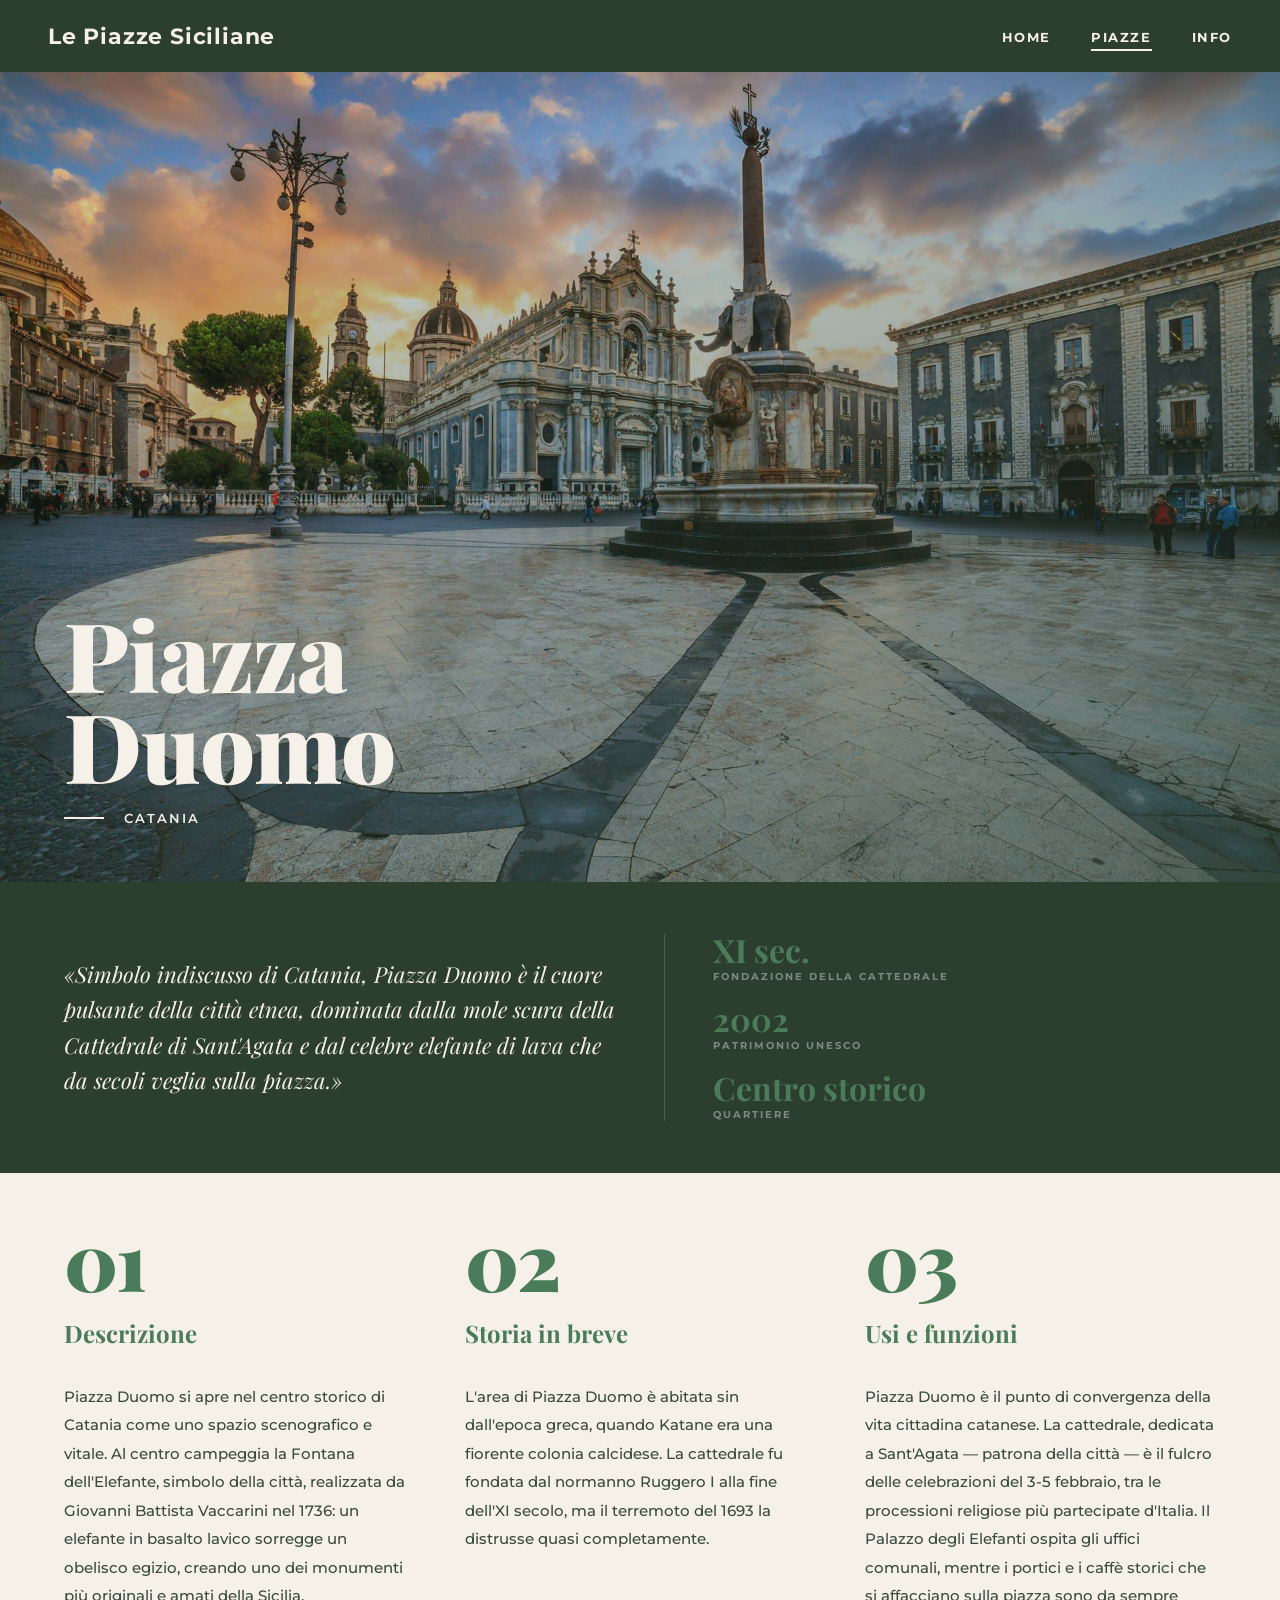
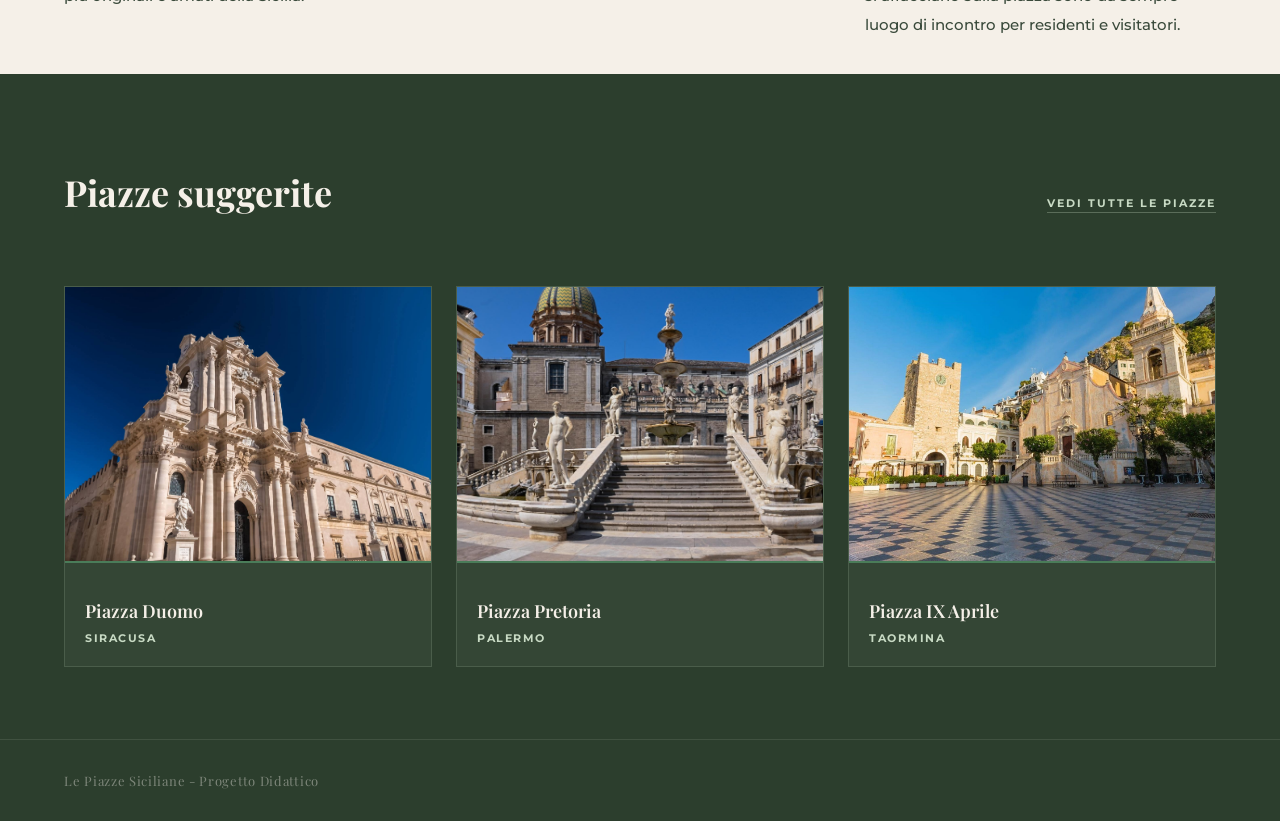
==== commit bd438a5a: "Correzione footer" ====
--- a/piazza-duomo-ct.html
+++ b/piazza-duomo-ct.html
@@ -128,7 +128,7 @@
         </section>
     </main>
     <footer>
-        © 2026 — Tutti i diritti riservati
+        Le Piazze Siciliane - Progetto Didattico
     </footer>
 </body>
 </html>
